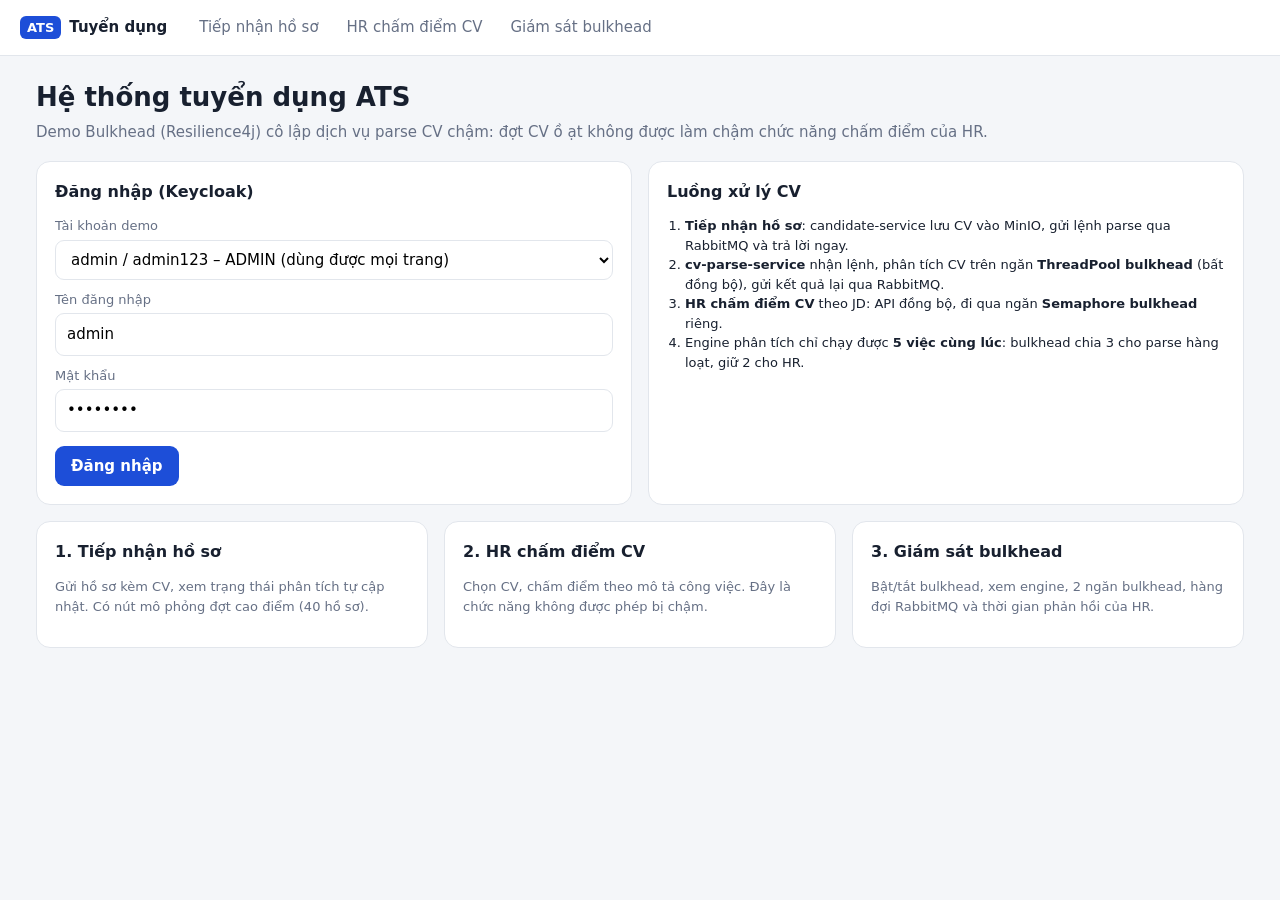
==== ats_be/demo-ui/giam-sat.html @ b3f736e5 "demo-ui: nút test ngăn Semaphore (N HR chấm điểm cùng lúc) trên trang Giám sát" ====
<!doctype html>
<html lang="vi">
<head>
<meta charset="utf-8">
<meta name="viewport" content="width=device-width, initial-scale=1">
<title>Giám sát bulkhead – ATS</title>
<link rel="stylesheet" href="assets/app.css">
</head>
<body>
<header id="topbar"></header>
<main>
  <h1>Giám sát bulkhead – cv-parse-service</h1>
  <p class="sub">Engine phân tích chỉ chạy được 5 việc cùng lúc. Bulkhead chia ngăn: 3 cho parse CV hàng loạt (ThreadPool, bất đồng bộ), giữ 2 cho HR (Semaphore, đồng bộ).</p>

  <section class="card">
    <div class="row" style="justify-content:space-between">
      <div class="row">
        <div>
          <div class="small muted">Bulkhead</div>
          <div class="big" id="mode">–</div>
        </div>
        <button class="success" id="onBtn">Bật bulkhead</button>
        <button class="danger" id="offBtn">Tắt bulkhead</button>
      </div>
      <div class="row">
        <label for="n" style="margin:0">Đợt cao điểm</label>
        <input id="n" type="number" value="40" min="1" max="200" style="width:80px">
        <button class="primary" id="simulateBtn">Mô phỏng nộp CV</button>
      </div>
    </div>
    <div class="progress" style="margin-top:12px"><div id="bar"></div></div>
    <p id="simMsg" class="small muted" style="margin-bottom:0"></p>
  </section>

  <div class="grid" style="margin-top:16px">
    <section class="card">
      <h2><span>Engine phân tích</span><span class="small muted" id="engineTxt"></span></h2>
      <div class="slots" id="engine"></div>
      <p class="small" id="engineWait" style="margin:10px 0 0"></p>
      <div class="legend"><span><i style="background:var(--batch)"></i>Parse hàng loạt</span><span><i style="background:var(--interactive)"></i>HR chấm điểm</span><span><i style="background:var(--free)"></i>Trống</span></div>
    </section>

    <section class="card">
      <h2><span>Ngăn ThreadPool <span class="badge">cvParseBatch</span></span><span class="small muted">bất đồng bộ</span></h2>
      <div id="batchOn">
        <div class="small muted">Worker riêng đang parse</div>
        <div class="slots" id="workers"></div>
        <div class="small muted" style="margin-top:10px">Hàng đợi của ngăn <b id="queueTxt"></b></div>
        <div class="slots" id="queue"></div>
      </div>
      <div id="batchOff" hidden>
        <div class="notice bad">Không có bulkhead: mỗi tin nhắn một thread, không giới hạn.</div>
        <div class="big" style="margin-top:10px" id="unbounded">0 <small>thread đang parse</small></div>
      </div>
      <div class="small muted" style="margin-top:12px">Tin nhắn chờ trong RabbitMQ (ats.cv.parse.q) <b id="rabbitTxt"></b></div>
      <div class="slots" id="rabbit"></div>
    </section>

    <section class="card">
      <h2><span>Ngăn Semaphore <span class="badge">cvParseInteractive</span></span><span class="small muted">đồng bộ</span></h2>
      <div class="small muted">Permit HR đang dùng</div>
      <div class="slots" id="permits"></div>
      <p class="small muted" id="semaOn">Đầy quá 0,5 giây → trả 503 "thử lại sau" ngay, không để HR treo.</p>
      <div class="notice bad small" id="semaOff" hidden style="margin:10px 0">Không có bulkhead: yêu cầu của HR không có ngăn riêng – phải xếp hàng chung với parse hàng loạt ở engine.</div>
      <div class="kpi" id="counts"></div>
    </section>
  </div>

  <section class="card" style="margin-top:16px">
    <h2><span>Test ngăn Semaphore – nhiều HR chấm điểm cùng lúc</span><span class="small muted">POST /api/v1/cvparse/match × N song song</span></h2>
    <div class="row">
      <label for="burstN" style="margin:0">Số HR bấm cùng lúc</label>
      <input id="burstN" type="number" min="1" max="6" value="5" style="width:80px">
      <button class="primary" id="burstBtn">Nhiều HR chấm điểm cùng lúc</button>
      <span class="small muted" id="burstMsg">Ngăn có 2 permit, chờ tối đa 0,5 giây. Tối đa 6 vì trình duyệt chỉ mở ~6 kết nối song song tới 1 máy chủ.</span>
    </div>
    <div id="burstResult" style="margin-top:12px"></div>
  </section>

  <section class="card" style="margin-top:16px">
    <h2>
      <span>HR chấm điểm CV – thời gian phản hồi</span>
      <label class="row small" style="margin:0;color:var(--text)"><input type="checkbox" id="probe" checked style="width:auto"> Đo liên tục (mô phỏng 1 HR đang dùng hệ thống)</label>
    </h2>
    <div class="row" style="align-items:flex-end;gap:24px">
      <div><div class="small muted">Lần gần nhất</div><div class="big" id="probeNow">–</div></div>
      <div class="small muted" id="probeState"></div>
    </div>
    <div class="small muted" id="chartMax"></div>
    <svg class="chart" id="chart" viewBox="0 0 600 150" preserveAspectRatio="none"></svg>
    <div class="legend"><span><i style="background:var(--ok)"></i>&lt; 3 giây</span><span><i style="background:var(--warn)"></i>3–10 giây</span><span><i style="background:var(--bad)"></i>&gt; 10 giây hoặc lỗi</span><span>Nền tô: <i style="background:#fde8e8"></i>bulkhead tắt · <i style="background:#e3f4e8"></i>bulkhead bật</span></div>
  </section>

  <section class="card" style="margin-top:16px">
    <h2><span>So sánh các lượt mô phỏng</span><button class="link small" id="clearRuns">Xoá bảng</button></h2>
    <div class="tablewrap">
      <table>
        <thead><tr><th>Bulkhead</th><th>Số CV</th><th>Nộp hồ sơ xong sau</th><th>HR chấm điểm chậm nhất</th><th>HR trung bình</th><th>HR bị 503</th><th>Parse hết CV sau</th></tr></thead>
        <tbody id="runs"><tr><td colspan="7" class="muted">Chưa có lượt nào – bấm "Mô phỏng nộp CV".</td></tr></tbody>
      </table>
    </div>
  </section>
</main>
<script src="assets/app.js"></script>
<script>
  if (ATS.requireLogin()) {
    ATS.renderTopbar('giam-sat.html');
    const $ = (id) => document.getElementById(id);
    const PROBE_BODY = JSON.stringify({
      cvText: 'Backend Developer 4 years experience. Skills: Java, Spring Boot, PostgreSQL, Docker, Git',
      jobDescription: 'Java, Spring Boot, PostgreSQL, Docker, Kubernetes, Kafka'
    });
    let status = null, counts = null, run = null;
    // Bảng so sánh được giữ lại khi tải lại trang (chỉ trong trình duyệt này)
    const RUNS_KEY = 'ats-demo-runs';
    const runs = (() => { try { return JSON.parse(localStorage.getItem(RUNS_KEY)) || []; } catch { return []; } })();
    const saveRuns = () => { try { localStorage.setItem(RUNS_KEY, JSON.stringify(runs)); } catch { /* bỏ qua */ } };
    const probes = [];        // [thời điểm, ms, httpStatus, bulkheadBật]
    let probeStarted = null;

    const slots = (total, filled, cls, extra = '') =>
      Array.from({ length: total }, (_, i) => `<div class="slot ${extra} ${i < filled ? cls : ''}"></div>`).join('');

    async function loadStatus() {
      try {
        const res = await ATS.api('/api/v1/cvparse/bulkhead');
        if (!res.ok) throw new Error('HTTP ' + res.status);
        status = await res.json();
        render();
      } catch (err) { $('engineTxt').textContent = 'không đọc được: ' + err.message; }
    }

    async function loadCounts() {
      try {
        const res = await ATS.api('/api/v1/candidates/cvs?limit=1');
        counts = (await res.json()).counts;
        $('counts').innerHTML = `
          <div><b class="warnc">${counts.PENDING}</b><span>CV đang phân tích</span></div>
          <div><b class="good">${counts.PARSED}</b><span>Đã phân tích</span></div>
          <div><b class="badc">${counts.FAILED}</b><span>Lỗi</span></div>`;
        maybeFinishRun();
      } catch { /* thử lại lần sau */ }
    }

    function render() {
      const s = status, e = s.engine;
      $('mode').innerHTML = s.bulkheadEnabled ? '<span class="mode-on">ĐANG BẬT</span>' : '<span class="mode-off">ĐANG TẮT</span>';
      // Không cho đổi chế độ giữa một lượt mô phỏng (kết quả lượt đó sẽ bị trộn 2 chế độ)
      $('onBtn').disabled = s.bulkheadEnabled || !s.toggleEnabled || !!run;
      $('offBtn').disabled = !s.bulkheadEnabled || !s.toggleEnabled || !!run;
      $('semaOn').hidden = !s.bulkheadEnabled;
      $('semaOff').hidden = s.bulkheadEnabled;

      const used = e.batchRunning + e.interactiveRunning;
      $('engineTxt').textContent = `${used}/${e.capacity} slot · parse ${e.parseDelayMs / 1000}s · chấm điểm ${e.matchDelayMs / 1000}s`;
      $('engine').innerHTML = Array.from({ length: e.capacity }, (_, i) =>
        `<div class="slot ${i < e.batchRunning ? 'batch' : i < used ? 'interactive' : ''}" style="width:46px;height:46px"></div>`).join('');
      $('engineWait').innerHTML = `Đang xếp hàng chờ engine: <b>${e.batchWaiting}</b> việc parse · <b class="${e.interactiveWaiting ? 'badc' : ''}">${e.interactiveWaiting}</b> yêu cầu của HR`;

      $('batchOn').hidden = !s.bulkheadEnabled;
      $('batchOff').hidden = s.bulkheadEnabled;
      const b = s.batchBulkhead;
      $('workers').innerHTML = slots(b.maxThreads, b.activeThreads, 'batch');
      $('queue').innerHTML = slots(b.queueCapacity, b.queueDepth, 'queue', 'mini');
      $('queueTxt').textContent = `${b.queueDepth}/${b.queueCapacity}`;
      $('unbounded').innerHTML = `${s.unboundedActive} <small>thread đang parse</small>`;
      const ready = Math.max(0, s.rabbitParseQueueReady);
      $('rabbitTxt').textContent = `${ready}`;
      $('rabbit').innerHTML = slots(Math.min(ready, 60), Math.min(ready, 60), 'rabbit', 'rabbit');

      const i = s.interactiveBulkhead;
      $('permits').innerHTML = slots(i.maxConcurrentCalls, i.maxConcurrentCalls - i.availableConcurrentCalls, 'interactive');
    }

    async function setMode(enabled) {
      const res = await ATS.api('/api/v1/cvparse/bulkhead/mode', {
        method: 'PUT', headers: { 'Content-Type': 'application/json' }, body: JSON.stringify({ enabled })
      });
      if (!res.ok) alert('Không đổi được chế độ (cần tài khoản ADMIN): HTTP ' + res.status);
      loadStatus();
    }
    $('onBtn').onclick = () => setMode(true);
    $('offBtn').onclick = () => setMode(false);

    // ---------------------------------------------------------------- mô phỏng + ghi nhận lượt
    $('simulateBtn').onclick = async () => {
      if (run) return;
      const n = Math.max(1, Math.min(200, parseInt($('n').value, 10) || 40));
      run = { mode: status ? status.bulkheadEnabled : null, n, start: Date.now(), uploadMs: null };
      $('simulateBtn').disabled = true; $('onBtn').disabled = true; $('offBtn').disabled = true;
      $('simMsg').textContent = `Đang gửi ${n} hồ sơ…`;
      const r = await ATS.simulateUploads(n, { onProgress: ({ done, total }) => { $('bar').style.width = (done / total * 100) + '%'; } });
      run.uploadMs = r.ms;
      $('simMsg').innerHTML = `Đã nộp <b>${r.done - r.failed}/${n}</b> hồ sơ trong <b>${ATS.fmtMs(r.ms)}</b>. Đang chờ cv-parse-service phân tích hết…`;
    };

    function maybeFinishRun() {
      if (!run || run.uploadMs === null || !counts || !status) return;
      const idle = counts.PENDING === 0 && status.engine.batchRunning === 0;
      if (!idle) return;
      const during = probes.filter(p => p[0] >= run.start);
      const ok = during.filter(p => p[2] === 200).map(p => p[1]);
      const row = {
        mode: run.mode, n: run.n, uploadMs: run.uploadMs, total: Date.now() - run.start,
        max: during.length ? Math.max(...during.map(p => p[1])) : null,
        avg: ok.length ? ok.reduce((a, b) => a + b, 0) / ok.length : null,
        busy: during.filter(p => p[2] === 503).length
      };
      runs.push(row);
      saveRuns();
      renderRuns();
      $('simMsg').innerHTML = `Xong lượt <b>${row.mode ? 'bulkhead BẬT' : 'bulkhead TẮT'}</b>: phân tích hết ${row.n} CV sau ${ATS.fmtMs(row.total)}.`;
      $('bar').style.width = '0';
      $('simulateBtn').disabled = false;
      run = null;
      loadStatus();
    }

    function renderRuns() {
      $('runs').innerHTML = runs.map(x => `<tr>
        <td>${x.mode ? '<span class="badge ok">Bật</span>' : '<span class="badge bad">Tắt</span>'}</td>
        <td>${x.n}</td><td>${ATS.fmtMs(x.uploadMs)}</td>
        <td><b>${x.max === null ? '–' : ATS.fmtMs(x.max)}</b></td><td>${x.avg === null ? '–' : ATS.fmtMs(x.avg)}</td>
        <td>${x.busy}</td><td>${ATS.fmtMs(x.total)}</td></tr>`).join('')
        || '<tr><td colspan="7" class="muted">Chưa có lượt nào – bấm "Mô phỏng nộp CV".</td></tr>';
    }
    $('clearRuns').onclick = () => { runs.length = 0; saveRuns(); renderRuns(); };
    renderRuns();

    // ---------------------------------------------------------------- test ngăn Semaphore
    let bursting = false;     // tạm dừng đo HR liên tục để nó không giữ 1 permit trong lúc test
    $('burstBtn').onclick = async () => {
      if (bursting) return;
      const n = Math.max(1, Math.min(6, parseInt($('burstN').value, 10) || 5));
      bursting = true;
      $('burstBtn').disabled = true;
      $('burstMsg').innerHTML = '<span class="spinner"></span> Chờ lượt đo HR hiện tại xong…';
      while (probeStarted !== null) await ATS.sleep(100);
      const mode = status ? status.bulkheadEnabled : null;
      $('burstMsg').innerHTML = `<span class="spinner"></span> ${n} HR đang chấm điểm cùng lúc (bulkhead ${mode ? 'BẬT' : 'TẮT'})…`;
      const results = await ATS.burstMatch(n);
      ATS.renderBurst($('burstResult'), results);
      $('burstMsg').textContent = `Lượt vừa rồi: bulkhead ${mode ? 'BẬT' : 'TẮT'}, ${n} HR cùng lúc. Đổi chế độ ở trên rồi bấm lại để so sánh.`;
      $('burstBtn').disabled = false;
      bursting = false;
    };

    // ---------------------------------------------------------------- đo HR liên tục
    async function probeLoop() {
      while (true) {
        if (!$('probe').checked || bursting) { await ATS.sleep(500); continue; }
        probeStarted = performance.now();
        const mode = status ? status.bulkheadEnabled : null;
        let code = 0;
        try {
          const res = await ATS.api('/api/v1/cvparse/match', { method: 'POST', headers: { 'Content-Type': 'application/json' }, body: PROBE_BODY });
          code = res.status; await res.text();
        } catch { code = 0; }
        probes.push([Date.now(), performance.now() - probeStarted, code, mode]);
        probeStarted = null;
        await ATS.sleep(1500);
      }
    }

    const colorOf = (ms, code) => code !== 200 || ms > 10000 ? 'var(--bad)' : ms > 3000 ? 'var(--warn)' : 'var(--ok)';

    function tick() {
      const waiting = probeStarted !== null ? performance.now() - probeStarted : null;
      const last = probes[probes.length - 1];
      if (waiting !== null && waiting > 2600) {
        $('probeNow').innerHTML = `<span style="color:${colorOf(waiting, 200)}">${ATS.fmtMs(waiting)}</span>`;
        $('probeState').innerHTML = '<span class="spinner"></span> HR đang chờ kết quả…';
      } else if (last) {
        $('probeNow').innerHTML = `<span style="color:${colorOf(last[1], last[2])}">${ATS.fmtMs(last[1])}</span>`;
        $('probeState').textContent = last[2] === 503 ? 'Bị từ chối nhanh (503) – hệ thống bận' : last[2] === 200 ? '' : 'Lỗi ' + last[2];
      }
      const now = Date.now(), from = now - 180000, W = 600;
      const pts = probes.filter(p => p[0] >= from);
      if (waiting !== null) pts.push([now, waiting, 200, status && status.bulkheadEnabled]);
      const max = Math.max(5000, ...pts.map(p => p[1]));
      // nền: tô theo chế độ bulkhead tại từng thời điểm
      const bands = pts.map((p, idx) => {
        const x0 = (p[0] - from) / 180000 * W, x1 = idx + 1 < pts.length ? (pts[idx + 1][0] - from) / 180000 * W : W;
        return p[3] === null ? '' : `<rect x="${x0.toFixed(1)}" y="0" width="${Math.max(0, x1 - x0).toFixed(1)}" height="140" fill="${p[3] ? '#e3f4e8' : '#fde8e8'}" opacity=".7"/>`;
      }).join('');
      const bars = pts.map(([t, ms, code]) => {
        const x = (t - from) / 180000 * W, h = Math.max(2, ms / max * 130);
        return `<rect x="${(x - 3).toFixed(1)}" y="${(140 - h).toFixed(1)}" width="6" height="${h.toFixed(1)}" rx="2" fill="${colorOf(ms, code)}"/>`;
      }).join('');
      $('chart').innerHTML = `${bands}<line x1="0" y1="140" x2="${W}" y2="140" stroke="#e2e6ec"/>${bars}`;
      $('chartMax').textContent = `Thang đo: 0 – ${(max / 1000).toFixed(0)} giây · 3 phút gần nhất`;
      requestAnimationFrame(tick);
    }

    loadStatus(); loadCounts();
    setInterval(loadStatus, 1000);
    setInterval(loadCounts, 2000);
    probeLoop();
    requestAnimationFrame(tick);
  }
</script>
</body>
</html>
---- ats_be/demo-ui/assets/app.css ----
:root {
  --bg: #f4f6f9; --card: #ffffff; --text: #18202f; --muted: #667085; --line: #e2e6ec;
  --primary: #1d4ed8; --primary-soft: #e8eefc;
  --ok: #16803c; --ok-soft: #e3f4e8; --bad: #c62828; --bad-soft: #fde8e8; --warn: #b45309; --warn-soft: #fdf1e1;
  --batch: #2563eb; --interactive: #16a34a; --queue: #f59e0b; --free: #eceff3; --rabbit: #ff6600;
}
* { box-sizing: border-box; }
body { margin: 0; font: 15px/1.5 system-ui, "Segoe UI", Arial, sans-serif; background: var(--bg); color: var(--text); }
a { color: var(--primary); }
main { max-width: 1240px; margin: 0 auto; padding: 22px 16px 48px; }
h1 { font-size: 26px; margin: 0 0 4px; }
h2 { font-size: 16px; margin: 0 0 12px; display: flex; align-items: center; justify-content: space-between; gap: 8px; }
.sub { color: var(--muted); margin: 0 0 18px; }
.muted { color: var(--muted); }
.small { font-size: 13px; }

#topbar { display: flex; align-items: center; gap: 20px; padding: 10px 20px; background: var(--card); border-bottom: 1px solid var(--line); flex-wrap: wrap; }
.brand { font-weight: 700; text-decoration: none; color: var(--text); display: flex; align-items: center; gap: 8px; }
.logo { background: var(--primary); color: #fff; border-radius: 6px; padding: 2px 7px; font-size: 13px; }
#topbar nav { display: flex; gap: 4px; flex: 1; flex-wrap: wrap; }
#topbar nav a { text-decoration: none; color: var(--muted); padding: 6px 12px; border-radius: 8px; }
#topbar nav a.active { background: var(--primary-soft); color: var(--primary); font-weight: 600; }
.who { display: flex; gap: 10px; align-items: center; color: var(--muted); font-size: 13px; }

.grid { display: grid; gap: 16px; grid-template-columns: repeat(auto-fit, minmax(300px, 1fr)); }
.grid-2 { display: grid; gap: 16px; grid-template-columns: minmax(0, 1fr) minmax(0, 1fr); }
@media (max-width: 860px) { .grid-2 { grid-template-columns: 1fr; } }
.card { background: var(--card); border: 1px solid var(--line); border-radius: 14px; padding: 18px; }
.stack > * + * { margin-top: 16px; }

label { display: block; font-size: 13px; color: var(--muted); margin: 10px 0 4px; }
input, textarea, select { width: 100%; padding: 9px 11px; border: 1px solid var(--line); border-radius: 9px; font: inherit; background: #fff; }
textarea { min-height: 96px; resize: vertical; }
button { font: inherit; border: 0; border-radius: 9px; padding: 9px 16px; cursor: pointer; font-weight: 600; }
button.primary { background: var(--primary); color: #fff; }
button.ghost { background: var(--primary-soft); color: var(--primary); }
button.danger { background: var(--bad); color: #fff; }
button.success { background: var(--ok); color: #fff; }
button.link { background: none; color: var(--primary); padding: 0; font-weight: 500; }
button:disabled { opacity: .5; cursor: not-allowed; }
.row { display: flex; gap: 10px; align-items: center; flex-wrap: wrap; }

.badge { display: inline-block; padding: 2px 9px; border-radius: 999px; font-size: 12px; font-weight: 600; background: var(--free); color: var(--muted); white-space: nowrap; }
.badge.ok { background: var(--ok-soft); color: var(--ok); }
.badge.bad { background: var(--bad-soft); color: var(--bad); }
.badge.pending { background: var(--warn-soft); color: var(--warn); }
.chip { display: inline-block; padding: 2px 8px; border-radius: 6px; font-size: 12px; margin: 2px; background: var(--free); }
.chip.ok { background: var(--ok-soft); color: var(--ok); }
.chip.bad { background: var(--bad-soft); color: var(--bad); }

table { width: 100%; border-collapse: collapse; font-size: 14px; }
th, td { text-align: left; padding: 8px 8px; border-bottom: 1px solid var(--line); vertical-align: top; }
th { color: var(--muted); font-weight: 600; font-size: 13px; }
tr.clickable { cursor: pointer; }
tr.clickable:hover, tr.selected { background: var(--primary-soft); }
.tablewrap { overflow-x: auto; max-height: 460px; overflow-y: auto; }

.big { font-size: 40px; font-weight: 700; line-height: 1.1; }
.big small { font-size: 15px; color: var(--muted); font-weight: 500; }
.good { color: var(--ok); } .warnc { color: var(--warn); } .badc { color: var(--bad); }
.notice { padding: 10px 12px; border-radius: 10px; background: var(--primary-soft); color: var(--primary); font-size: 14px; }
.notice.ok { background: var(--ok-soft); color: var(--ok); }
.notice.bad { background: var(--bad-soft); color: var(--bad); }
.notice.warn { background: var(--warn-soft); color: var(--warn); }

.slots { display: flex; flex-wrap: wrap; gap: 6px; min-height: 30px; }
.slot { width: 30px; height: 30px; border-radius: 7px; background: var(--free); transition: background .2s; }
.slot.batch { background: var(--batch); } .slot.interactive { background: var(--interactive); }
.slot.queue { background: var(--queue); width: 16px; height: 22px; border-radius: 4px; }
.slot.rabbit { background: var(--rabbit); width: 12px; height: 18px; border-radius: 3px; }
.slot.mini { width: 16px; height: 22px; border-radius: 4px; }
.legend { display: flex; flex-wrap: wrap; gap: 14px; font-size: 13px; color: var(--muted); margin-top: 8px; }
.legend i { display: inline-block; width: 12px; height: 12px; border-radius: 3px; margin-right: 5px; vertical-align: -1px; }

.progress { height: 10px; background: var(--free); border-radius: 999px; overflow: hidden; }
.progress > div { height: 100%; background: var(--primary); width: 0; transition: width .2s; }
.score { height: 14px; background: var(--free); border-radius: 999px; overflow: hidden; }
.score > div { height: 100%; }
svg.chart { width: 100%; height: 150px; display: block; }
.mode-on { color: var(--ok); } .mode-off { color: var(--bad); }
.kpi { display: grid; grid-template-columns: repeat(auto-fit, minmax(120px, 1fr)); gap: 10px; }
.kpi div { background: var(--bg); border-radius: 10px; padding: 10px; }
.kpi b { display: block; font-size: 22px; }
.kpi span { font-size: 12px; color: var(--muted); }
.kpi-cell { border-radius: 10px; padding: 8px 12px; min-width: 120px; display: flex; flex-direction: column; font-size: 13px; }
.kpi-cell b { font-size: 15px; }
.kpi-cell.ok { background: var(--ok-soft); color: var(--ok); }
.kpi-cell.busy { background: var(--warn-soft); color: var(--warn); }
.kpi-cell.err { background: var(--bad-soft); color: var(--bad); }
.spinner { display: inline-block; width: 14px; height: 14px; border: 2px solid var(--line); border-top-color: var(--primary); border-radius: 50%; animation: spin .8s linear infinite; vertical-align: -2px; }
@keyframes spin { to { transform: rotate(360deg); } }
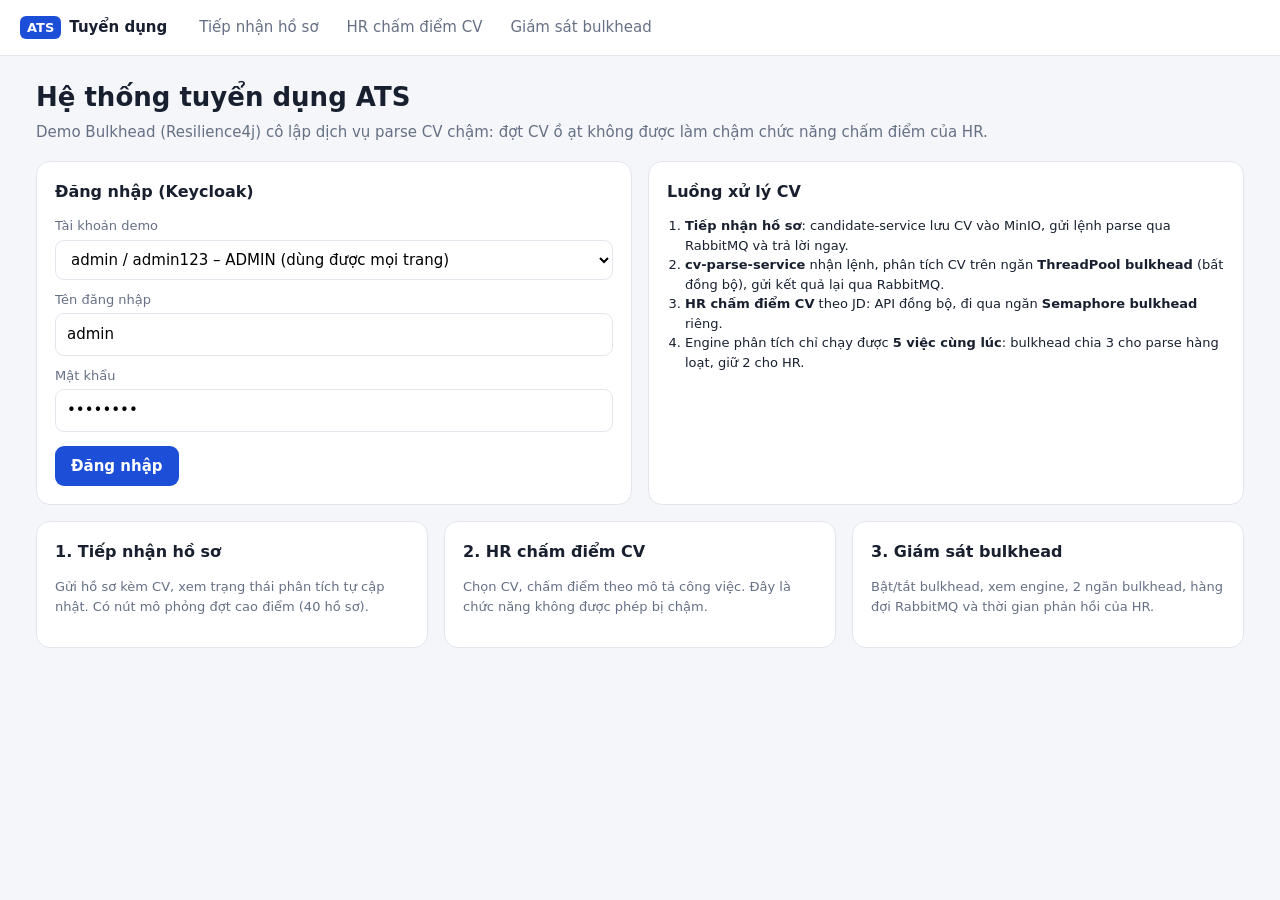
==== commit e23fe930: "demo-ui: công tắc HR chấm liên tục đồng bộ giữa các tab" ====
--- a/ats_be/demo-ui/giam-sat.html
+++ b/ats_be/demo-ui/giam-sat.html
@@ -10,7 +10,7 @@
 <header id="topbar"></header>
 <main>
   <h1>Giám sát bulkhead – cv-parse-service</h1>
-  <p class="sub">Engine phân tích chỉ chạy được 5 việc cùng lúc. Bulkhead chia ngăn: 3 cho parse CV hàng loạt (ThreadPool, bất đồng bộ), giữ 2 cho HR (Semaphore, đồng bộ).</p>
+  <p class="sub">Máy phân tích CV chỉ phục vụ được 5 việc cùng lúc. Bulkhead không làm máy nhanh hơn – nó chia 5 chỗ đó: parse CV hàng loạt dùng tối đa 3, luôn giữ 2 cho HR chấm điểm.</p>
 
   <section class="card">
     <div class="row" style="justify-content:space-between">
@@ -30,41 +30,46 @@
     </div>
     <div class="progress" style="margin-top:12px"><div id="bar"></div></div>
     <p id="simMsg" class="small muted" style="margin-bottom:0"></p>
+    <p class="small" id="counts" style="margin:6px 0 0"></p>
   </section>
 
-  <div class="grid" style="margin-top:16px">
-    <section class="card">
-      <h2><span>Engine phân tích</span><span class="small muted" id="engineTxt"></span></h2>
-      <div class="slots" id="engine"></div>
-      <p class="small" id="engineWait" style="margin:10px 0 0"></p>
-      <div class="legend"><span><i style="background:var(--batch)"></i>Parse hàng loạt</span><span><i style="background:var(--interactive)"></i>HR chấm điểm</span><span><i style="background:var(--free)"></i>Trống</span></div>
-    </section>
-
-    <section class="card">
-      <h2><span>Ngăn ThreadPool <span class="badge">cvParseBatch</span></span><span class="small muted">bất đồng bộ</span></h2>
-      <div id="batchOn">
-        <div class="small muted">Worker riêng đang parse</div>
-        <div class="slots" id="workers"></div>
-        <div class="small muted" style="margin-top:10px">Hàng đợi của ngăn <b id="queueTxt"></b></div>
-        <div class="slots" id="queue"></div>
+  <section class="card" style="margin-top:16px">
+    <h2><span>Luồng xử lý lúc này</span><span class="small muted">cập nhật mỗi giây</span></h2>
+    <div class="notice" id="story">Đang tải…</div>
+    <div class="flow">
+      <div class="flow-head">1. Việc đến</div>
+      <div class="flow-head">2. Đi qua ngăn (bulkhead)</div>
+      <div class="flow-head">3. Máy phân tích CV <span class="muted" id="engineTxt"></span></div>
+
+      <div class="flow-cell lane-batch arrow">
+        <b>Ứng viên nộp CV → cần parse</b>
+        <div class="small muted">mỗi CV chiếm 1 chỗ của máy trong <span id="parseCost">8 s</span></div>
+        <div class="small" style="margin-top:8px">CV đang chờ trong RabbitMQ: <b id="rabbitTxt">0</b></div>
+        <div class="slots" id="rabbit"></div>
       </div>
-      <div id="batchOff" hidden>
-        <div class="notice bad">Không có bulkhead: mỗi tin nhắn một thread, không giới hạn.</div>
-        <div class="big" style="margin-top:10px" id="unbounded">0 <small>thread đang parse</small></div>
+      <div class="flow-cell lane-batch arrow" id="gateBatch"></div>
+
+      <div class="flow-cell engine-cell">
+        <div class="seats" id="engine"></div>
+        <div class="small" style="margin-top:12px">Đứng chờ trước máy (chưa có chỗ):</div>
+        <div class="slots" id="engineQueue"></div>
+        <div class="small" id="engineWait"></div>
       </div>
-      <div class="small muted" style="margin-top:12px">Tin nhắn chờ trong RabbitMQ (ats.cv.parse.q) <b id="rabbitTxt"></b></div>
-      <div class="slots" id="rabbit"></div>
-    </section>
-
-    <section class="card">
-      <h2><span>Ngăn Semaphore <span class="badge">cvParseInteractive</span></span><span class="small muted">đồng bộ</span></h2>
-      <div class="small muted">Permit HR đang dùng</div>
-      <div class="slots" id="permits"></div>
-      <p class="small muted" id="semaOn">Đầy quá 0,5 giây → trả 503 "thử lại sau" ngay, không để HR treo.</p>
-      <div class="notice bad small" id="semaOff" hidden style="margin:10px 0">Không có bulkhead: yêu cầu của HR không có ngăn riêng – phải xếp hàng chung với parse hàng loạt ở engine.</div>
-      <div class="kpi" id="counts"></div>
-    </section>
-  </div>
+
+      <div class="flow-cell lane-hr arrow">
+        <b>HR bấm "Chấm điểm"</b>
+        <div class="small muted">mỗi lần chiếm 1 chỗ của máy trong <span id="matchCost">2 s</span> – HR đứng chờ trên màn hình</div>
+        <label class="switch"><input type="checkbox" id="probeTop"><span></span> HR chấm liên tục <span class="small muted">(1 HR, ~1,5 s/lần)</span></label>
+        <div class="small" style="margin-top:8px" id="hrSrc"></div>
+      </div>
+      <div class="flow-cell lane-hr arrow" id="gateHr"></div>
+    </div>
+    <div class="legend">
+      <span><i style="background:var(--batch)"></i>Parse CV</span><span><i style="background:var(--interactive)"></i>HR chấm điểm</span>
+      <span><i style="background:var(--queue)"></i>Đang chờ trong ngăn</span><span><i style="background:var(--rabbit)"></i>Chờ trong RabbitMQ</span>
+      <span><i style="background:var(--bad)"></i>HR đang bị kẹt</span><span><i style="background:var(--free)"></i>Trống</span>
+    </div>
+  </section>
 
   <section class="card" style="margin-top:16px">
     <h2><span>Test ngăn Semaphore – nhiều HR chấm điểm cùng lúc</span><span class="small muted">POST /api/v1/cvparse/match × N song song</span></h2>
@@ -75,12 +80,19 @@
       <span class="small muted" id="burstMsg">Ngăn có 2 permit, chờ tối đa 0,5 giây. Tối đa 6 vì trình duyệt chỉ mở ~6 kết nối song song tới 1 máy chủ.</span>
     </div>
     <div id="burstResult" style="margin-top:12px"></div>
+    <h2 style="margin-top:16px"><span class="small">Lịch sử các lần test</span><button class="link small" id="clearBursts">Xoá lịch sử</button></h2>
+    <div class="tablewrap">
+      <table>
+        <thead><tr><th>Lúc</th><th>Bulkhead</th><th>Máy phân tích lúc bấm</th><th>Số HR</th><th>Được chấm (200)</th><th>Bị từ chối (503)</th><th>HR chờ lâu nhất</th></tr></thead>
+        <tbody id="bursts"></tbody>
+      </table>
+    </div>
   </section>
 
   <section class="card" style="margin-top:16px">
     <h2>
       <span>HR chấm điểm CV – thời gian phản hồi</span>
-      <label class="row small" style="margin:0;color:var(--text)"><input type="checkbox" id="probe" checked style="width:auto"> Đo liên tục (mô phỏng 1 HR đang dùng hệ thống)</label>
+      <label class="row small" style="margin:0;color:var(--text)"><input type="checkbox" id="probe" style="width:auto"> Đo liên tục (mô phỏng 1 HR đang dùng hệ thống)</label>
     </h2>
     <div class="row" style="align-items:flex-end;gap:24px">
       <div><div class="small muted">Lần gần nhất</div><div class="big" id="probeNow">–</div></div>
@@ -127,17 +139,15 @@
         if (!res.ok) throw new Error('HTTP ' + res.status);
         status = await res.json();
         render();
-      } catch (err) { $('engineTxt').textContent = 'không đọc được: ' + err.message; }
+      } catch (err) { $('story').className = 'notice bad'; $('story').textContent = 'Không đọc được trạng thái cv-parse-service: ' + err.message; }
     }
 
     async function loadCounts() {
       try {
         const res = await ATS.api('/api/v1/candidates/cvs?limit=1');
         counts = (await res.json()).counts;
-        $('counts').innerHTML = `
-          <div><b class="warnc">${counts.PENDING}</b><span>CV đang phân tích</span></div>
-          <div><b class="good">${counts.PARSED}</b><span>Đã phân tích</span></div>
-          <div><b class="badc">${counts.FAILED}</b><span>Lỗi</span></div>`;
+        $('counts').innerHTML = `Hồ sơ trong hệ thống: <b class="warnc">${counts.PENDING}</b> CV chưa phân tích xong ·
+          <b class="good">${counts.PARSED}</b> đã phân tích · <b class="badc">${counts.FAILED}</b> lỗi`;
         maybeFinishRun();
       } catch { /* thử lại lần sau */ }
     }
@@ -148,28 +158,81 @@
       // Không cho đổi chế độ giữa một lượt mô phỏng (kết quả lượt đó sẽ bị trộn 2 chế độ)
       $('onBtn').disabled = s.bulkheadEnabled || !s.toggleEnabled || !!run;
       $('offBtn').disabled = !s.bulkheadEnabled || !s.toggleEnabled || !!run;
-      $('semaOn').hidden = !s.bulkheadEnabled;
-      $('semaOff').hidden = s.bulkheadEnabled;
-
+      const on = s.bulkheadEnabled, b = s.batchBulkhead, i = s.interactiveBulkhead;
+      const parseS = e.parseDelayMs / 1000, matchS = e.matchDelayMs / 1000;
+      const ready = Math.max(0, s.rabbitParseQueueReady);
       const used = e.batchRunning + e.interactiveRunning;
-      $('engineTxt').textContent = `${used}/${e.capacity} slot · parse ${e.parseDelayMs / 1000}s · chấm điểm ${e.matchDelayMs / 1000}s`;
-      $('engine').innerHTML = Array.from({ length: e.capacity }, (_, i) =>
-        `<div class="slot ${i < e.batchRunning ? 'batch' : i < used ? 'interactive' : ''}" style="width:46px;height:46px"></div>`).join('');
-      $('engineWait').innerHTML = `Đang xếp hàng chờ engine: <b>${e.batchWaiting}</b> việc parse · <b class="${e.interactiveWaiting ? 'badc' : ''}">${e.interactiveWaiting}</b> yêu cầu của HR`;
-
-      $('batchOn').hidden = !s.bulkheadEnabled;
-      $('batchOff').hidden = s.bulkheadEnabled;
-      const b = s.batchBulkhead;
-      $('workers').innerHTML = slots(b.maxThreads, b.activeThreads, 'batch');
-      $('queue').innerHTML = slots(b.queueCapacity, b.queueDepth, 'queue', 'mini');
-      $('queueTxt').textContent = `${b.queueDepth}/${b.queueCapacity}`;
-      $('unbounded').innerHTML = `${s.unboundedActive} <small>thread đang parse</small>`;
-      const ready = Math.max(0, s.rabbitParseQueueReady);
-      $('rabbitTxt').textContent = `${ready}`;
-      $('rabbit').innerHTML = slots(Math.min(ready, 60), Math.min(ready, 60), 'rabbit', 'rabbit');
-
-      const i = s.interactiveBulkhead;
-      $('permits').innerHTML = slots(i.maxConcurrentCalls, i.maxConcurrentCalls - i.availableConcurrentCalls, 'interactive');
+
+      // 1. Việc đến
+      $('parseCost').textContent = `${parseS} s`; $('matchCost').textContent = `${matchS} s`;
+      $('rabbitTxt').textContent = ready;
+      $('rabbit').innerHTML = slots(Math.min(ready, 40), Math.min(ready, 40), 'rabbit', 'rabbit');
+      const rejected = probes.filter(p => p[0] > Date.now() - 60000 && p[2] === 503).length;
+      $('hrSrc').innerHTML = on ? `Bị báo bận (503) trong 1 phút qua: <b>${rejected}</b>` : 'Không bao giờ bị báo bận – nhưng có thể phải chờ rất lâu';
+
+      // 2. Ngăn
+      $('gateBatch').classList.toggle('gate-off', !on);
+      $('gateBatch').innerHTML = on ? `
+          <b>Ngăn parse</b> <span class="badge">ThreadPool · cvParseBatch</span>
+          <div class="small" style="margin-top:8px">3 thread riêng của ngăn – mỗi thread dẫn 1 CV vào máy: <b>${b.activeThreads}/${b.maxThreads}</b></div>
+          <div class="slots">${slots(b.maxThreads, b.activeThreads, 'batch')}</div>
+          <div class="small" style="margin-top:8px">Ghế chờ trong ngăn: <b>${b.queueDepth}/${b.queueCapacity}</b></div>
+          <div class="slots">${slots(b.queueCapacity, b.queueDepth, 'queue', 'mini')}</div>
+          <div class="small muted" style="margin-top:6px">→ parse không bao giờ chiếm quá 3 chỗ của máy. Ngăn đầy thì CV quay lại RabbitMQ, không mất.</div>`
+        : `
+          <b>Không có ngăn</b>
+          <div class="small" style="margin-top:8px">Mỗi CV một thread, không giới hạn: <b>${s.unboundedActive}</b> thread đang parse</div>
+          <div class="slots">${slots(Math.min(s.unboundedActive, 40), Math.min(s.unboundedActive, 40), 'batch', 'mini')}</div>
+          <div class="small" style="margin-top:6px">→ tất cả lao thẳng vào máy, chiếm được bao nhiêu chỗ thì chiếm.</div>`;
+      $('gateHr').classList.toggle('gate-off', !on);
+      const tickets = i.maxConcurrentCalls - i.availableConcurrentCalls;
+      $('gateHr').innerHTML = on ? `
+          <b>Ngăn HR</b> <span class="badge">Semaphore · cvParseInteractive</span>
+          <div class="small" style="margin-top:8px">2 vé vào máy – HR đang cầm: <b>${tickets}/${i.maxConcurrentCalls}</b></div>
+          <div class="slots">${slots(i.maxConcurrentCalls, tickets, 'interactive')}</div>
+          <div class="small muted" style="margin-top:6px">→ không tạo thread mới, chỉ giới hạn số HR vào máy. Hết vé quá 0,5 s → báo bận (503) ngay, HR không bị treo.</div>`
+        : `
+          <b>Không có ngăn</b>
+          <div class="small" style="margin-top:8px">Yêu cầu của HR đi thẳng vào máy, xếp chung một hàng với parse.</div>`;
+
+      // 3. Máy phân tích: 5 chỗ + hàng chờ trước máy
+      $('engineTxt').textContent = `– ${used}/${e.capacity} chỗ đang dùng`;
+      // Bật: 3 chỗ đầu là khu parse, 2 chỗ cuối là khu giữ cho HR. Tắt: ai đến trước ngồi trước.
+      const hrZone = on ? e.capacity - i.maxConcurrentCalls : 0;
+      $('engine').innerHTML = Array.from({ length: e.capacity }, (_, k) => {
+        const who = on
+          ? (k < hrZone ? (k < e.batchRunning ? 'batch' : '') : (k - hrZone < e.interactiveRunning ? 'interactive' : ''))
+          : (k < e.batchRunning ? 'batch' : k < used ? 'interactive' : '');
+        const reserved = on && k >= hrZone;
+        return `<div class="seat ${who} ${reserved ? 'reserved' : ''}">${who === 'batch' ? 'Parse' : who ? 'HR' : reserved ? 'giữ cho HR' : 'trống'}</div>`;
+      }).join('');
+      $('engineQueue').innerHTML =
+        slots(Math.min(e.batchWaiting, 40), Math.min(e.batchWaiting, 40), 'batch', 'mini') +
+        slots(e.interactiveWaiting, e.interactiveWaiting, 'stuck', 'mini');
+      $('engineWait').innerHTML = e.batchWaiting + e.interactiveWaiting === 0
+        ? '<span class="muted">không có ai</span>'
+        : `<b>${e.batchWaiting}</b> việc parse · <b class="${e.interactiveWaiting ? 'badc' : ''}">${e.interactiveWaiting}</b> yêu cầu của HR`;
+
+      // Câu giải thích: chuyện gì đang xảy ra
+      const story = $('story');
+      if (on) {
+        story.className = 'notice ok';
+        story.innerHTML = `<b>Bulkhead BẬT.</b> Parse đang dùng ${e.batchRunning}/3 chỗ` +
+          (b.queueDepth + ready ? ` (còn ${b.queueDepth} CV chờ trong ngăn, ${ready} CV chờ trong RabbitMQ)` : '') +
+          `. 2 chỗ còn lại luôn giữ cho HR → HR chấm điểm khoảng ${matchS} s, không bao giờ phải xếp hàng sau parse.`;
+      } else if (e.interactiveWaiting > 0) {
+        const wait = Math.ceil(e.batchWaiting / e.capacity) * parseS + matchS;
+        story.className = 'notice bad';
+        story.innerHTML = `<b>Bulkhead TẮT – HR đang bị kẹt!</b> Parse chiếm ${e.batchRunning}/${e.capacity} chỗ của máy. ` +
+          `${e.interactiveWaiting} yêu cầu của HR đang đứng chờ sau ${e.batchWaiting} việc parse → HR phải chờ khoảng ${wait} s hoặc hơn.`;
+      } else if (e.batchRunning >= e.capacity) {
+        story.className = 'notice warn';
+        story.innerHTML = `<b>Bulkhead TẮT.</b> Parse đang chiếm cả ${e.capacity}/${e.capacity} chỗ, ${e.batchWaiting} việc parse khác đang chờ. ` +
+          `HR bấm chấm điểm lúc này sẽ phải đứng sau tất cả các việc đó.`;
+      } else {
+        story.className = 'notice';
+        story.innerHTML = `<b>Bulkhead TẮT.</b> Không có ngăn – ai đến trước vào máy trước. Bấm "Mô phỏng nộp CV" để thấy parse chiếm hết ${e.capacity} chỗ và HR bị kẹt.`;
+      }
     }
 
     async function setMode(enabled) {
@@ -195,7 +258,7 @@
     };
 
     function maybeFinishRun() {
-      if (!run || run.uploadMs === null || !counts || !status) return;
+      if (!run || run.uploadMs === null || !counts || !status || bursting) return;   // đợi test HR xong để tính cả vào lượt
       const idle = counts.PENDING === 0 && status.engine.batchRunning === 0;
       if (!idle) return;
       const during = probes.filter(p => p[0] >= run.start);
@@ -229,23 +292,69 @@
 
     // ---------------------------------------------------------------- test ngăn Semaphore
     let bursting = false;     // tạm dừng đo HR liên tục để nó không giữ 1 permit trong lúc test
+    const BURSTS_KEY = 'ats-demo-bursts';
+    const bursts = (() => { try { return JSON.parse(localStorage.getItem(BURSTS_KEY)) || []; } catch { return []; } })();
+    const saveBursts = () => { try { localStorage.setItem(BURSTS_KEY, JSON.stringify(bursts)); } catch { /* bỏ qua */ } };
+
+    function renderBursts() {
+      $('bursts').innerHTML = bursts.map(x => `<tr>
+        <td>${new Date(x.at).toLocaleTimeString('vi-VN')}</td>
+        <td>${x.mode ? '<span class="badge ok">Bật</span>' : '<span class="badge bad">Tắt</span>'}</td>
+        <td class="small">${x.parsing ? `<b>đang parse</b> ${x.parsing} CV` : 'rảnh'}</td>
+        <td>${x.n}</td><td>${x.ok}${x.ok ? ` <span class="small muted">(${ATS.fmtMs(x.okMax)})</span>` : ''}</td>
+        <td>${x.busy}</td><td><b>${ATS.fmtMs(x.max)}</b></td></tr>`).join('')
+        || '<tr><td colspan="7" class="muted">Chưa có lần test nào.</td></tr>';
+    }
+    $('clearBursts').onclick = () => { bursts.length = 0; saveBursts(); renderBursts(); };
+    renderBursts();
+
     $('burstBtn').onclick = async () => {
       if (bursting) return;
       const n = Math.max(1, Math.min(6, parseInt($('burstN').value, 10) || 5));
       bursting = true;
       $('burstBtn').disabled = true;
-      $('burstMsg').innerHTML = '<span class="spinner"></span> Chờ lượt đo HR hiện tại xong…';
-      while (probeStarted !== null) await ATS.sleep(100);
       const mode = status ? status.bulkheadEnabled : null;
+      if (mode) {   // chỉ khi bật: lượt đo đang chạy giữ 1 permit (~2s) -> chờ nó trả permit
+        $('burstMsg').innerHTML = '<span class="spinner"></span> Chờ lượt đo HR hiện tại xong…';
+        while (probeStarted !== null) await ATS.sleep(100);
+      }
+      const e = status ? status.engine : null;
+      const parsing = e ? e.batchRunning + e.batchWaiting : 0;   // số việc parse đang chạy/chờ engine lúc bấm
       $('burstMsg').innerHTML = `<span class="spinner"></span> ${n} HR đang chấm điểm cùng lúc (bulkhead ${mode ? 'BẬT' : 'TẮT'})…`;
+      const before = await ATS.ticketsHeld();
       const results = await ATS.burstMatch(n);
-      ATS.renderBurst($('burstResult'), results);
+      ATS.renderBurst($('burstResult'), results, before);
+      // Ghi vào biểu đồ + số liệu HR của lượt mô phỏng đang chạy, và vào lịch sử test
+      const now = Date.now();
+      results.forEach((r, i) => probes.push([now - (results.length - 1 - i) * 600, r.ms, r.status, mode]));
+      const okMs = results.filter(r => r.status === 200).map(r => r.ms);
+      bursts.unshift({
+        at: now, mode, n, parsing,
+        ok: okMs.length, okMax: okMs.length ? Math.max(...okMs) : 0,
+        busy: results.filter(r => r.status === 503).length,
+        max: Math.max(...results.map(r => r.ms))
+      });
+      saveBursts(); renderBursts();
       $('burstMsg').textContent = `Lượt vừa rồi: bulkhead ${mode ? 'BẬT' : 'TẮT'}, ${n} HR cùng lúc. Đổi chế độ ở trên rồi bấm lại để so sánh.`;
       $('burstBtn').disabled = false;
       bursting = false;
     };
 
     // ---------------------------------------------------------------- đo HR liên tục
+    // Công tắc ở sơ đồ và ô ở biểu đồ là một; nhớ lựa chọn khi tải lại trang (mặc định: bật)
+    const PROBE_KEY = 'ats-demo-probe';
+    const setProbe = (on) => {
+      $('probe').checked = $('probeTop').checked = on;
+      try { localStorage.setItem(PROBE_KEY, on ? '1' : '0'); } catch { /* bỏ qua */ }
+    };
+    setProbe((() => { try { return localStorage.getItem(PROBE_KEY) !== '0'; } catch { return true; } })());
+    $('probe').onchange = () => setProbe($('probe').checked);
+    $('probeTop').onchange = () => setProbe($('probeTop').checked);
+    // Bật/tắt ở 1 tab -> mọi tab Giám sát khác cũng đổi theo (tránh tab bị quên vẫn giữ vé của HR)
+    window.addEventListener('storage', (ev) => {
+      if (ev.key === PROBE_KEY) $('probe').checked = $('probeTop').checked = ev.newValue !== '0';
+    });
+
     async function probeLoop() {
       while (true) {
         if (!$('probe').checked || bursting) { await ATS.sleep(500); continue; }
--- a/ats_be/demo-ui/assets/app.css
+++ b/ats_be/demo-ui/assets/app.css
@@ -82,7 +82,35 @@
 .kpi div { background: var(--bg); border-radius: 10px; padding: 10px; }
 .kpi b { display: block; font-size: 22px; }
 .kpi span { font-size: 12px; color: var(--muted); }
-.kpi-cell { border-radius: 10px; padding: 8px 12px; min-width: 120px; display: flex; flex-direction: column; font-size: 13px; }
+.flow { display: grid; grid-template-columns: minmax(0, 1fr) minmax(0, 1.25fr) minmax(0, 1.15fr); gap: 14px 28px; margin-top: 14px; }
+.flow-head { font-size: 13px; font-weight: 600; color: var(--muted); text-transform: uppercase; letter-spacing: .03em; }
+.flow-cell { border-radius: 12px; padding: 12px 14px; border: 1px solid var(--line); position: relative; }
+.flow-cell.lane-batch { border-left: 4px solid var(--batch); }
+.flow-cell.lane-hr { border-left: 4px solid var(--interactive); }
+.flow-cell.arrow::after { content: "→"; position: absolute; right: -23px; top: 50%; transform: translateY(-50%); font-size: 20px; color: var(--muted); }
+.flow-cell.gate-off { background: var(--bad-soft); border-color: #f3c2c2; }
+.engine-cell { grid-column: 3; grid-row: 2 / span 2; background: var(--bg); }
+.seats { display: grid; grid-template-columns: repeat(5, 1fr); gap: 8px; }
+.seat { height: 64px; border-radius: 10px; background: var(--free); display: flex; align-items: center; justify-content: center; text-align: center;
+  font-size: 12px; font-weight: 600; color: var(--muted); transition: background .2s; border: 2px solid transparent; }
+.seat.batch { background: var(--batch); color: #fff; }
+.seat.interactive { background: var(--interactive); color: #fff; }
+.seat.reserved:not(.interactive) { border: 2px dashed var(--interactive); color: var(--interactive); }
+.slot.stuck { background: var(--bad); }
+.switch { display: flex; align-items: center; gap: 8px; margin: 10px 0 0; color: var(--text); font-size: 14px; font-weight: 600; cursor: pointer; }
+.switch input { position: absolute; opacity: 0; width: 0; height: 0; }
+.switch > span:first-of-type { width: 38px; height: 22px; border-radius: 999px; background: #cbd2dc; position: relative; flex: none; transition: background .2s; }
+.switch > span:first-of-type::after { content: ""; position: absolute; top: 3px; left: 3px; width: 16px; height: 16px; border-radius: 50%; background: #fff; transition: left .2s; }
+.switch input:checked + span { background: var(--interactive); }
+.switch input:checked + span::after { left: 19px; }
+.switch input:focus-visible + span { outline: 2px solid var(--primary); outline-offset: 2px; }
+@media (max-width: 860px) {
+  .flow { grid-template-columns: 1fr; }
+  .flow-head { display: none; }
+  .engine-cell { grid-column: auto; grid-row: auto; }
+  .flow-cell.arrow::after { content: "↓"; right: 50%; top: auto; bottom: -22px; transform: none; }
+}
+.kpi-cell {border-radius: 10px; padding: 8px 12px; min-width: 120px; display: flex; flex-direction: column; font-size: 13px; }
 .kpi-cell b { font-size: 15px; }
 .kpi-cell.ok { background: var(--ok-soft); color: var(--ok); }
 .kpi-cell.busy { background: var(--warn-soft); color: var(--warn); }
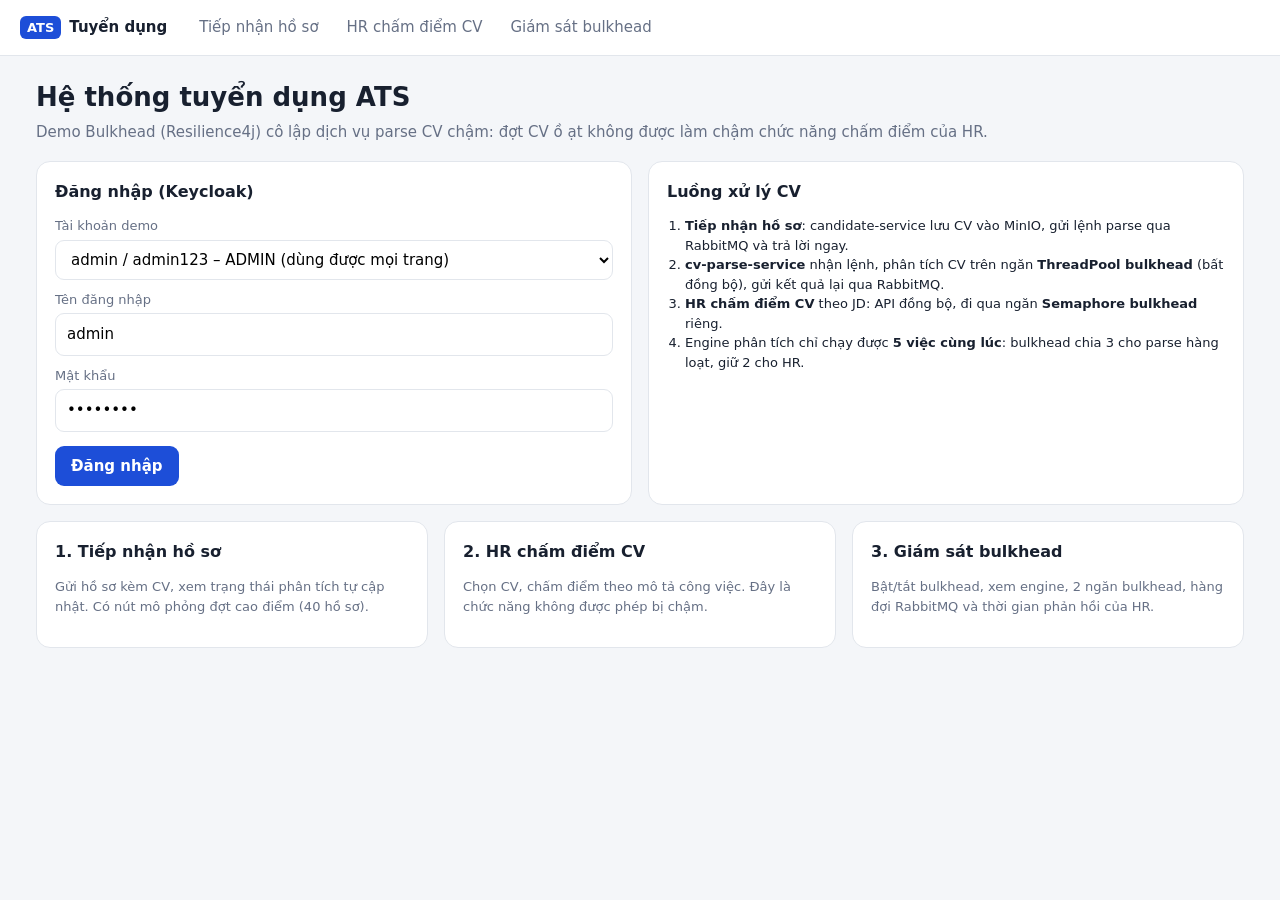
==== commit af307f73: "demo-ui: tối đa 15 HR bấm cùng lúc (chia request qua localhost/127.0.0.1/[::1])" ====
--- a/ats_be/demo-ui/giam-sat.html
+++ b/ats_be/demo-ui/giam-sat.html
@@ -75,9 +75,9 @@
     <h2><span>Test ngăn Semaphore – nhiều HR chấm điểm cùng lúc</span><span class="small muted">POST /api/v1/cvparse/match × N song song</span></h2>
     <div class="row">
       <label for="burstN" style="margin:0">Số HR bấm cùng lúc</label>
-      <input id="burstN" type="number" min="1" max="6" value="5" style="width:80px">
+      <input id="burstN" type="number" min="1" max="15" value="10" style="width:80px">
       <button class="primary" id="burstBtn">Nhiều HR chấm điểm cùng lúc</button>
-      <span class="small muted" id="burstMsg">Ngăn có 2 permit, chờ tối đa 0,5 giây. Tối đa 6 vì trình duyệt chỉ mở ~6 kết nối song song tới 1 máy chủ.</span>
+      <span class="small muted" id="burstMsg">Ngăn có 2 vé, chờ tối đa 0,5 giây. Tối đa 15 HR (trình duyệt chỉ mở ~6 kết nối mỗi tên máy chủ, nên chia qua localhost / 127.0.0.1 / [::1]).</span>
     </div>
     <div id="burstResult" style="margin-top:12px"></div>
     <h2 style="margin-top:16px"><span class="small">Lịch sử các lần test</span><button class="link small" id="clearBursts">Xoá lịch sử</button></h2>
@@ -310,7 +310,7 @@
 
     $('burstBtn').onclick = async () => {
       if (bursting) return;
-      const n = Math.max(1, Math.min(6, parseInt($('burstN').value, 10) || 5));
+      const n = Math.max(1, Math.min(ATS.BURST_MAX, parseInt($('burstN').value, 10) || 10));
       bursting = true;
       $('burstBtn').disabled = true;
       const mode = status ? status.bulkheadEnabled : null;
